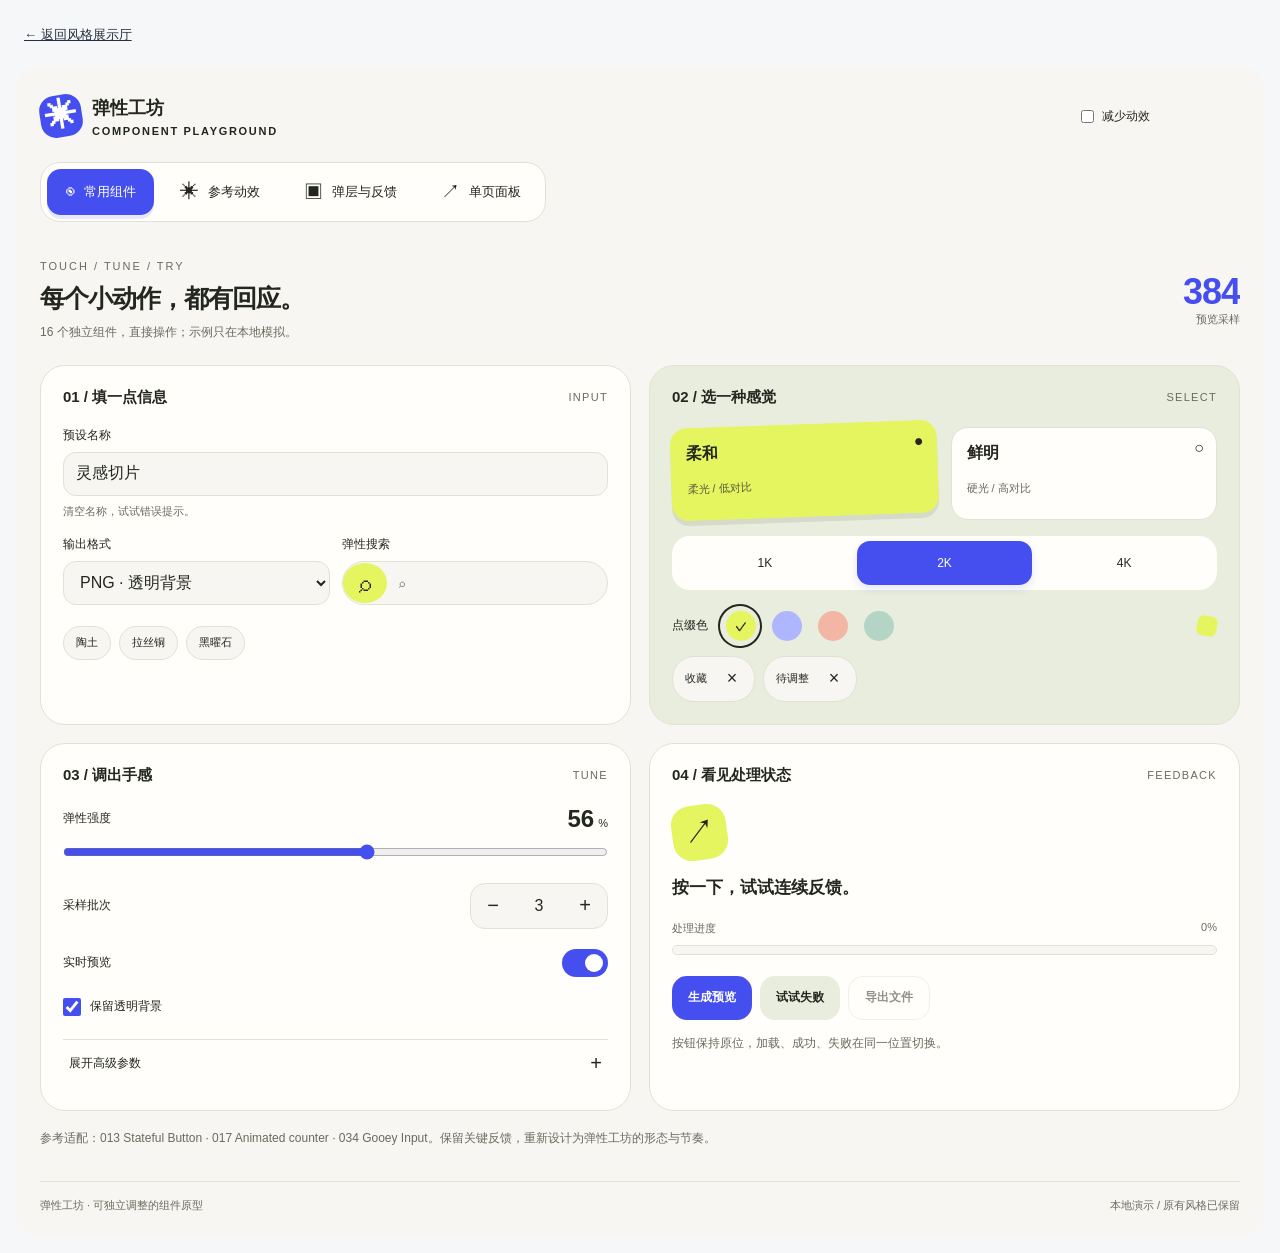
==== kinetic.html @ c83a9b0e "Publish generated previews for three UI styles" ====
<!doctype html><html lang="zh-CN"><head><meta charset="utf-8"><meta name="viewport" content="width=device-width,initial-scale=1"><title>弹性工坊 · ColdRain UI</title><link rel="stylesheet" href="base.css"><link rel="stylesheet" href="kinetic.css"></head><body><a class="back" target="_top" href="index.html#kinetic">← 返回风格展示厅</a><div id="kinetic-gallery-root"></div><script src="kinetic.js"></script></body></html>
---- base.css ----
:root{color-scheme:light dark}*{box-sizing:border-box}body{margin:0;padding:16px;background:light-dark(#f6f7f8,#171c23);color:light-dark(#253041,#e6edf3);font-family:Inter,"Segoe UI","Microsoft YaHei",sans-serif}button,input,select,textarea{font:inherit}button{cursor:pointer}canvas{max-width:100%}.back{display:inline-block;color:inherit;padding:10px 8px;margin-bottom:12px;font-size:13px}.cursor-interaction{cursor:pointer}:focus-visible{outline:2px solid light-dark(#187b83,#8cddd2);outline-offset:3px}a{color:inherit}@media(max-width:600px){body{padding:8px}}
---- kinetic.css ----
.kw{--kw-bg:light-dark(#f7f6f2,#252621);--kw-paper:light-dark(#fffefa,#30312b);--kw-ink:light-dark(#24271f,#f5f4e9);--kw-muted:light-dark(#686b60,#b9bcae);--kw-line:light-dark(#e1e2d6,#484b40);--kw-stage:light-dark(#e8eddd,#343d2b);--kw-yellow:#e5f560;--kw-blue:#454fef;--kw-spring:cubic-bezier(.22,1.5,.36,1);background:var(--kw-bg);color:var(--kw-ink);font-family:Inter,'Segoe UI','Microsoft YaHei',sans-serif;border-radius:24px;padding:24px;isolation:isolate;color-scheme:light dark}
.kw *{box-sizing:border-box}.kw button,.kw input{font:inherit}.kw button{color:inherit;border:0;background:none;min-height:40px;transition:transform .38s var(--kw-spring),background .2s,box-shadow .2s}.kw button:active:not(:disabled){transform:scale(.95)}.kw button:disabled{opacity:.5}.kw input{accent-color:var(--kw-blue)}.kw h1,.kw h2,.kw p{margin:0}.kw-header{display:flex;justify-content:space-between;align-items:center;gap:16px;margin-bottom:22px;padding-right:90px}.kw-brand{display:flex;align-items:center;gap:10px;font-size:18px;font-weight:700;white-space:nowrap}.kw-mark{display:grid;place-items:center;background:var(--kw-blue);color:white;width:42px;height:42px;border-radius:15px;transform:rotate(-9deg);font-size:32px}.kw-brand small{display:block;font-size:11px;letter-spacing:1.7px;margin-top:5px;font-weight:600}.kw-header-actions{display:flex;align-items:center;gap:18px;font-size:12px}.kw-header-actions>button{border:1px solid var(--kw-line);border-radius:30px;padding:0 15px;white-space:nowrap}.kw-motion{display:flex;align-items:center;gap:5px;white-space:nowrap;min-height:44px}.kw-body{display:grid;grid-template-columns:minmax(0,1.35fr) minmax(300px,1fr);gap:22px}.kw-stage{background:var(--kw-stage);border-radius:26px;position:relative;min-height:570px;overflow:hidden;display:flex;flex-direction:column;padding:24px}.kw-stage-top{display:flex;justify-content:space-between;align-items:center;gap:6px;position:relative;z-index:2}.kw-eyebrow{font-size:11px;letter-spacing:1.4px;font-weight:650}.kw-bookmark{font-size:11px!important;padding:0 10px!important;border-radius:20px;background:var(--kw-paper)!important}.kw-title{margin-top:22px;z-index:1;pointer-events:none}.kw-title h1{font-size:43px;line-height:1.15;font-weight:700;letter-spacing:-2px}.kw-title h1 span{display:inline-block;transform:rotate(-3deg);color:var(--kw-blue)}.kw-title p{font-size:12px;color:var(--kw-muted);margin-top:14px}.kw-orbit{height:255px;position:relative;margin-top:8px;display:grid;place-items:center;flex:1;min-height:250px}.kw-sphere{width:270px;height:270px;z-index:1;animation:kw-pop .7s var(--kw-spring)}.kw-sphere .material{width:100%;height:100%;display:block;transition:transform .65s var(--kw-spring),filter .5s}.kw-orbit.kw-zoom .material{transform:scale(1.18)}.kw-orbit.kw-texture .material{transform:scale(1.4);filter:contrast(1.2)}.kw-orbit.kw-texture.kw-zoom .material{transform:scale(1.6)}.kw-orbit-line{position:absolute;width:95%;height:46%;border:1px solid color-mix(in srgb,var(--kw-ink) 20%,transparent);border-radius:50%;transform:rotate(-23deg)}.kw-sticker{position:absolute;right:-3px;top:18px;background:var(--kw-yellow);color:#25271a;padding:14px 13px;transform:rotate(11deg);font-size:11px;line-height:1.35;font-weight:800;border-radius:50%;z-index:2}.kw-shadow{position:absolute;width:48%;height:18px;bottom:8px;background:#1f291c26;filter:blur(12px);border-radius:50%}.kw-material-caption{display:flex;align-items:center;justify-content:space-between;position:relative;z-index:2;margin:4px 0 19px}.kw-material-caption>span{animation:kw-caption .35s ease-out;font-size:11px;letter-spacing:2px;color:var(--kw-muted)}.kw-material-caption strong{display:block;font-size:19px;letter-spacing:0;margin-top:5px;color:var(--kw-ink)}.kw-material-caption button{border:1px solid var(--kw-line);border-radius:50%;width:42px;height:42px;background:var(--kw-paper);font-size:25px}.kw-dock{display:flex;align-items:center;gap:4px;align-self:center;padding:6px;background:var(--kw-paper);border-radius:22px;box-shadow:0 10px 24px #15220d12;position:relative;z-index:2}.kw-dock button{display:flex;gap:8px;align-items:center;padding:0 13px;border-radius:16px;font-size:12px;min-height:43px}.kw-dock button[aria-pressed=true]{background:var(--kw-blue);color:white}.kw-dock button:hover{transform:translateY(-4px)}.kw-dock button span{font-size:20px}.kw-dock-divider{height:22px;width:1px;background:var(--kw-line);margin:0 3px}.kw-sidebar{display:flex;flex-direction:column;gap:18px;min-width:0}.kw-section-heading{display:flex;align-items:center;justify-content:space-between;margin:4px 0 18px;gap:8px}.kw-section-heading h2{font-size:17px}.kw-section-heading>span{font-size:11px;letter-spacing:1px;color:var(--kw-muted)}.kw-cards{display:grid;grid-template-columns:repeat(3,minmax(0,1fr));gap:8px;padding:4px 0 10px}.kw-card{border:1px solid var(--kw-line)!important;border-radius:18px;padding:12px 8px 14px!important;background:var(--kw-paper)!important;text-align:left;position:relative;transform-origin:50% 85%}.kw-card[aria-pressed=true]{background:var(--kw-yellow)!important;color:#24271f!important;transform:translateY(-6px) rotate(-3deg);box-shadow:0 7px 0 color-mix(in srgb,var(--kw-ink) 12%,transparent);border-color:transparent!important}.kw-card:hover:not([aria-pressed=true]){transform:translateY(-5px) rotate(2deg)}.kw-card-top{font-size:11px;display:flex;justify-content:space-between;gap:4px}.kw-card .material{width:100%;display:block;margin:9px auto 3px;aspect-ratio:1}.kw-card strong{font-size:12px;display:block;text-align:center;white-space:nowrap}.kw-settings{background:var(--kw-paper);border-radius:22px;border:1px solid var(--kw-line)}.kw-settings-heading{width:100%;display:flex;justify-content:space-between;align-items:center;padding:18px 20px!important;font-size:15px!important;font-weight:600!important}.kw-settings-heading>span:last-child{background:var(--kw-bg);border-radius:50%;height:26px;width:26px;display:grid;place-items:center}.kw-settings-collapse{display:grid;grid-template-rows:0fr;transition:grid-template-rows .5s var(--kw-spring)}.kw-settings.is-open .kw-settings-collapse{grid-template-rows:1fr}.kw-settings-collapse>div{overflow:hidden}.kw-sliders{padding:0 20px 20px;animation:kw-caption .35s ease-out}.kw-sliders label{display:block;margin-bottom:18px}.kw-sliders label>span{display:flex;justify-content:space-between;align-items:center;font-size:12px}.kw-sliders output{font-size:24px;font-weight:650;font-variant-numeric:tabular-nums;letter-spacing:-1px}.kw-sliders output small{font-size:11px;margin-left:3px;letter-spacing:0}.kw-sliders input[type=range]{width:100%;height:24px;margin:7px 0 0}.kw-presets{display:flex;gap:6px}.kw-presets button{flex:1;background:var(--kw-bg);border-radius:11px;font-size:11px;min-height:34px}.kw-presets button[aria-pressed=true]{background:var(--kw-blue);color:white}.kw-output{margin-top:auto;padding:4px 0 0}.kw-output h2{font-size:21px;margin:7px 0 16px;letter-spacing:-.7px}.kw-output .kw-eyebrow{color:var(--kw-muted);font-size:11px}.kw-generate{background:var(--kw-blue)!important;color:white!important;border-radius:18px;display:flex;align-items:center;justify-content:space-between;width:100%;min-height:58px!important;padding:0 20px!important;position:relative;overflow:hidden;font-size:15px!important}.kw-generate>span{z-index:1}.kw-generate>span:last-of-type{font-size:28px}.kw-generate>i{background:#ffffff2b;position:absolute;left:0;top:0;height:100%;transition:width .18s linear}.kw-generate:hover{box-shadow:0 7px 0 #454fef33;transform:translateY(-3px)}.kw-result{font-size:11px;line-height:1.6;min-height:30px;margin-top:10px!important;color:var(--kw-muted);overflow-wrap:anywhere}.kw-footer{display:flex;justify-content:space-between;gap:12px;margin-top:20px;color:var(--kw-muted);font-size:11px}.kw-footer>span:first-child{display:flex;align-items:center;gap:7px}.kw-footer i{width:6px;height:6px;background:var(--kw-blue);border-radius:50%}
@keyframes kw-pop{0%{transform:translateY(18px) scale(.78) rotate(-9deg);opacity:.5}65%{transform:translateY(-8px) scale(1.035) rotate(2deg);opacity:1}100%{transform:none;opacity:1}}@keyframes kw-caption{from{opacity:0;transform:translateY(8px)}to{opacity:1;transform:none}}
.kw.kw-still *{animation:none!important;transition:none!important}.kw.kw-still button:hover{transform:none}.kw.kw-still .kw-card[aria-pressed=true]{transform:none}
@media(prefers-reduced-motion:reduce){.kw *{animation:none!important;transition:none!important}}
@media(max-width:760px){.kw{padding:16px}.kw-header{padding-right:0}.kw-body{grid-template-columns:minmax(0,1.1fr) minmax(270px,1fr);gap:14px}.kw-header-actions{gap:8px}.kw-stage{padding:18px}.kw-title h1{font-size:35px}.kw-sphere{width:230px;height:230px}.kw-stage-top{flex-wrap:wrap}.kw-sticker{right:-10px;top:8px}.kw-dock button{padding:0 9px}.kw-footer{font-size:11px}}
@media(max-width:620px){.kw-body{grid-template-columns:1fr}.kw-header{flex-wrap:wrap}.kw-header-actions{width:100%;justify-content:space-between}.kw-stage{min-height:520px}.kw-title{margin-top:16px}.kw-title h1{font-size:38px}.kw-orbit{min-height:250px;margin-top:8px}.kw-sticker{right:4px;top:20px}.kw-sphere{width:240px;height:240px}.kw-sidebar{gap:16px}.kw-cards{gap:12px}.kw-card .material{max-width:100px}.kw-output{padding-top:4px}.kw-footer{flex-wrap:wrap}.kw-stage-top .kw-eyebrow{font-size:11px}.kw-sliders input[type=range]{height:32px}}
@media(pointer:coarse){.kw button{min-height:44px}.kw-presets button{min-height:44px}.kw-motion{padding:4px 0}.kw input[type=range]{min-height:44px}}

.kw-orbit{overflow:hidden;border-radius:22px}.kw-card .material{max-width:120px}


.kw .kc-demo{padding:6px 0}.kw .kc-intro{display:flex;align-items:center;justify-content:space-between;gap:20px;margin:2px 0 22px}.kw .kc-intro>div>span{font-size:11px;letter-spacing:2px;color:var(--kw-muted)}.kw .kc-intro h2{font-size:25px;letter-spacing:-1px;margin:8px 0}.kw .kc-intro p,.kw .kc-note,.kw .kc-footnote{font-size:12px;line-height:1.65;color:var(--kw-muted)}.kw .kc-grid{display:grid;grid-template-columns:1fr 1fr;gap:18px}.kw .kc-panel{min-width:0;padding:22px;background:var(--kw-paper);border:1px solid var(--kw-line);border-radius:25px}.kw .kc-panel-tint{background:var(--kw-stage)}.kw .kc-panel-title{display:flex;align-items:center;justify-content:space-between;gap:10px;margin-bottom:20px}.kw .kc-panel-title h3{font-size:15px;margin:0}.kw .kc-panel-title>span{font-size:11px;letter-spacing:1.3px;color:var(--kw-muted)}.kw .kc-field{display:grid;gap:8px;font-size:12px;margin-bottom:16px;min-width:0}.kw .kc-field input,.kw .kc-field select{width:100%;min-width:0;background:var(--kw-bg);border:1px solid var(--kw-line);border-radius:13px;min-height:44px;padding:10px 12px;color:var(--kw-ink);font:inherit;transition:border-color .2s,box-shadow .2s}.kw .kc-field input:focus,.kw .kc-field select:focus{outline:2px solid var(--kw-blue);outline-offset:2px}.kw .kc-field small{font-size:11px;color:var(--kw-muted);min-height:16px}.kw .kc-invalid input{border-color:#c65c43;animation:kc-shake .32s ease-out}.kw .kc-invalid small{color:light-dark(#9a3b28,#ffbba9)}.kw .kc-split{display:grid;grid-template-columns:1fr 1fr;gap:12px}.kw .kc-search-area{font-size:12px;min-width:0}.kw .kc-search-area>span{display:block;margin-bottom:8px}.kw .kc-search{display:flex;align-items:center;position:relative;isolation:isolate;min-height:44px;border-radius:25px;background:var(--kw-bg);border:1px solid var(--kw-line);max-width:100%;transition:border-radius .5s var(--kw-spring),background .3s}.kw .kc-search button{width:44px;flex-shrink:0;border-radius:50%;font-size:24px;background:var(--kw-yellow);color:#24271f;z-index:1}.kw .kc-search input{width:100%;min-width:0;padding:11px 6px;background:transparent;border:0;border-radius:22px;color:var(--kw-ink);font-size:12px;opacity:0;transition:opacity .2s,transform .4s var(--kw-spring);transform:translateX(-12px)}.kw .kc-search input:focus{outline:2px solid var(--kw-blue);outline-offset:-2px}.kw .kc-search.is-open{border-radius:14px}.kw .kc-search.is-open input{opacity:1;transform:none}.kw .kc-search>span{position:absolute;left:56px;pointer-events:none;color:var(--kw-muted)}.kw .kc-search.is-open>span{display:none}.kw .kc-results,.kw .kc-tags{display:flex;flex-wrap:wrap;gap:8px;min-height:44px;align-items:center}.kw .kc-tag{display:inline-flex;align-items:center;gap:3px;padding:0 12px;border-radius:22px;min-height:34px;background:var(--kw-bg);font-size:11px;border:1px solid var(--kw-line);animation:kc-in .4s var(--kw-spring)}.kw .kc-tag:has(button){padding-right:0}.kw .kc-tag button{width:44px;min-height:44px;border-radius:50%;font-size:18px}.kw .kc-choice-row{display:grid;grid-template-columns:1fr 1fr;gap:12px;margin-bottom:16px}.kw button.kc-choice{position:relative;display:grid;text-align:left;border:1px solid var(--kw-line);border-radius:17px;background:var(--kw-paper);padding:15px;min-height:93px;transform-origin:50% 85%}.kw .kc-choice>span{position:absolute;right:12px;top:11px}.kw .kc-choice strong{font-size:16px}.kw .kc-choice small{margin-top:9px;font-size:11px;color:var(--kw-muted)}.kw .kc-choice[aria-pressed=true]{background:var(--kw-yellow);color:#24271f;border-color:transparent;transform:translateY(-3px) rotate(-2deg);box-shadow:0 5px 0 #24271f18}.kw .kc-choice[aria-pressed=true] small{color:#555b3d}.kw .kc-choice:hover:not([aria-pressed=true]){transform:translateY(-3px) rotate(1deg)}.kw .kc-segment{display:flex;padding:5px;gap:4px;border-radius:18px;background:var(--kw-paper);margin-bottom:14px}.kw .kc-segment button{flex:1;min-width:0;border-radius:13px;font-size:12px;min-height:44px;position:relative}.kw .kc-segment button[aria-pressed=true]{background:var(--kw-blue);color:white;animation:kc-select .4s var(--kw-spring);box-shadow:0 4px 8px #454fef24}.kw .kc-color-row{display:flex;align-items:center;gap:10px;font-size:12px;flex-wrap:wrap;margin-bottom:8px}.kw .kc-swatches{display:flex;gap:2px}.kw .kc-swatches button{display:grid;place-items:center;width:44px;height:44px;border-radius:50%;border:2px solid transparent}.kw .kc-swatches button[aria-pressed=true]{border-color:var(--kw-ink);transform:rotate(-9deg)}.kw .kc-swatches button>span{display:grid;place-items:center;width:30px;height:30px;border-radius:50%;background:var(--kc-swatch);color:#24271f;font-weight:700}.kw .kc-color-sample{width:20px;height:20px;border-radius:6px;margin-left:auto;transition:background .25s,transform .45s var(--kw-spring);transform:rotate(12deg)}.kw .kc-slider{display:block;margin-bottom:16px;font-size:12px}.kw .kc-slider>span{display:flex;align-items:center;justify-content:space-between}.kw .kc-slider output{font-size:24px;font-weight:700;font-variant-numeric:tabular-nums}.kw .kc-slider output small{font-size:11px;margin-left:4px;font-weight:400}.kw .kc-slider input{display:block;width:100%;height:30px;margin:4px 0 0;accent-color:var(--kw-blue)}.kw .kc-stepper{display:flex;align-items:center;justify-content:space-between;gap:12px;font-size:12px;margin-bottom:12px}.kw .kc-stepper>div{display:flex;border:1px solid var(--kw-line);border-radius:15px;background:var(--kw-bg);overflow:hidden}.kw .kc-stepper button{width:44px;min-height:44px;font-size:20px}.kw .kc-stepper input{width:48px;border:0;background:transparent;color:var(--kw-ink);text-align:center;font:inherit;appearance:textfield}.kw .kc-stepper input::-webkit-inner-spin-button{appearance:none}.kw .kc-toggle{display:flex;align-items:center;justify-content:space-between;gap:12px;position:relative;min-height:44px;font-size:12px}.kw .kc-toggle input{appearance:none;width:46px;height:28px;background:var(--kw-line);border-radius:20px;margin:0;transition:background .2s}.kw .kc-toggle input:checked{background:var(--kw-blue)}.kw .kc-toggle i{position:absolute;right:23px;width:18px;height:18px;background:white;border-radius:50%;pointer-events:none;transition:transform .4s var(--kw-spring)}.kw .kc-toggle input:checked+i{transform:translateX(18px)}.kw .kc-toggle input:disabled,.kw .kc-check:has(:disabled){opacity:.5}.kw .kc-check{display:flex;align-items:center;gap:9px;min-height:44px;font-size:12px;cursor:pointer}.kw .kc-check input{width:18px;height:18px;margin:0}.kw .kc-accordion{margin-top:10px;border-top:1px solid var(--kw-line)}.kw .kc-accordion>button{display:flex;justify-content:space-between;align-items:center;min-height:48px;width:100%;font-size:12px;text-align:left}.kw .kc-accordion>button span{font-size:20px;transition:transform .4s var(--kw-spring)}.kw .kc-accordion.is-open>button span{transform:rotate(45deg)}.kw .kc-accordion-grid{display:grid;grid-template-rows:0fr;transition:grid-template-rows .45s var(--kw-spring)}.kw .kc-accordion.is-open .kc-accordion-grid{grid-template-rows:1fr}.kw .kc-accordion-grid>div{overflow:hidden}.kw .kc-accordion-content{padding:8px 0 4px}.kw button.kc-button{min-height:44px;border-radius:15px;padding:0 16px;font-size:12px;font-weight:600}.kw button.kc-primary{background:var(--kw-blue);color:white}.kw button.kc-soft{background:var(--kw-stage)}.kw button.kc-plain{border:1px solid var(--kw-line)}.kw .kc-button-content{display:flex;align-items:center;justify-content:center;gap:8px;animation:kc-in .32s var(--kw-spring)}.kw .kc-button:not(:disabled):hover{transform:translateY(-3px);box-shadow:0 5px 0 #454fef1f}.kw button.kc-state-success{background:#dff1b5;color:#284321}.kw button.kc-state-error{background:#f7d7cf;color:#773e31}.kw .kc-spinner{width:13px;height:13px;border:2px solid #ffffff60;border-top-color:white;border-radius:50%;animation:kc-spin .7s linear infinite}.kw .kc-task-panel{position:relative;overflow:hidden}.kw .kc-task-sticker{margin:0 0 16px;width:55px;height:55px;display:grid;place-items:center;font-size:32px;border-radius:19px;background:var(--kw-yellow);color:#24271f;transform:rotate(-8deg)}.kw .kc-task-panel h4{font-size:17px;margin:0 0 22px}.kw .kc-progress{margin:0 0 21px;font-size:11px}.kw .kc-progress>div:first-child{display:flex;justify-content:space-between;gap:10px;margin-bottom:9px;color:var(--kw-muted)}.kw .kc-progress [role=progressbar]{height:10px;background:var(--kw-bg);border:1px solid var(--kw-line);border-radius:10px;overflow:hidden}.kw .kc-progress i{display:block;height:100%;border-radius:8px;background:var(--kw-blue);transition:width .2s linear}.kw .kc-progress.is-error i{background:#be6650}.kw .kc-actions{display:flex;flex-wrap:wrap;gap:8px;margin-bottom:14px}.kw .kc-counter{display:grid;justify-items:end;flex-shrink:0}.kw .kc-counter>span{font-size:36px;font-weight:700;letter-spacing:-2px;font-variant-numeric:tabular-nums;animation:kc-count .38s var(--kw-spring);color:var(--kw-blue)}.kw .kc-counter small{font-size:11px;color:var(--kw-muted)}.kw .kc-empty{display:grid;justify-items:center;gap:8px;padding:14px;width:100%;font-size:12px}.kw .kc-empty>span{font-size:30px;color:var(--kw-blue)}.kw .kc-empty p{color:var(--kw-muted);font-size:11px;text-align:center}.kw .kc-footnote{margin-top:18px}.kw :where(.kc-demo button,.kc-demo input,.kc-demo select):focus-visible{outline:2px solid var(--kw-blue);outline-offset:3px}.kw .kc-demo button:disabled{cursor:not-allowed}.kw .kc-demo input:disabled,.kw .kc-demo select:disabled{opacity:.5;cursor:not-allowed}
@keyframes kc-in{from{transform:translateY(7px) scale(.94);opacity:0}to{transform:none;opacity:1}}@keyframes kc-select{0%{transform:scale(.92)}65%{transform:scale(1.05)}100%{transform:none}}@keyframes kc-count{from{transform:translateY(10px);opacity:.3}to{transform:none;opacity:1}}@keyframes kc-shake{0%,100%{transform:translateX(0)}30%{transform:translateX(-3px)}70%{transform:translateX(3px)}}@keyframes kc-spin{to{transform:rotate(360deg)}}
.kw.kw-still .kc-demo *{animation:none!important;transition:none!important}.kw.kw-still .kc-choice[aria-pressed=true],.kw.kw-still .kc-swatches button[aria-pressed=true]{transform:none}
@media(prefers-reduced-motion:reduce){.kw .kc-demo *{animation:none!important;transition:none!important}.kw .kc-choice[aria-pressed=true],.kw .kc-swatches button[aria-pressed=true]{transform:none}}
@media(max-width:700px){.kw .kc-grid{grid-template-columns:1fr}.kw .kc-intro h2{font-size:22px}.kw .kc-panel{padding:18px}.kw .kc-intro{align-items:flex-start}.kw .kc-counter>span{font-size:30px}}
@media(max-width:390px){.kw .kc-split{grid-template-columns:1fr}.kw .kc-intro{flex-wrap:wrap}.kw .kc-counter{justify-items:start}.kw .kc-color-row{gap:5px}}
@media(pointer:coarse){.kw .kc-slider input{height:44px}.kw .kc-demo button{min-height:44px}}
.kw .kc-counter>.kc-digits{display:flex;animation:none;letter-spacing:-1px}.kw .kc-digit{display:block;height:1.1em;overflow:hidden;font-style:normal}.kw .kc-digit b,.kw .kc-digit em{display:block;font-style:normal;font-weight:inherit;line-height:1.1em;height:1.1em}.kw .kc-digit.is-rolling b{height:2.2em;transform:translateY(-50%);animation:kc-roll-up .45s var(--kw-spring)}.kw .kc-digit.is-rolling.is-down b{transform:translateY(0);animation:kc-roll-down .45s var(--kw-spring)}@keyframes kc-roll-up{from{transform:translateY(0)}to{transform:translateY(-50%)}}@keyframes kc-roll-down{from{transform:translateY(-50%)}to{transform:translateY(0)}}

.kw .kc-field input,.kw .kc-field select,.kw .kc-search input,.kw .kc-stepper input{font-size:16px}


.kw .km-intro{padding:10px 0 26px}.kw .km-intro h2{font-size:30px;letter-spacing:-1px;margin:10px 0}.kw .km-intro p,.kw .km-example header p{font-size:12px;line-height:1.7;color:var(--kw-muted)}.kw .km-kicker,.kw .km-example header>small{font-size:11px;letter-spacing:1.4px;color:var(--kw-muted)}.kw .km-examples{display:grid;grid-template-columns:repeat(2,minmax(0,1fr));gap:18px}.kw .km-example{min-width:0;border:1px solid var(--kw-line);border-radius:24px;background:var(--kw-paper);padding:20px;overflow:hidden}.kw .km-example h3{font-size:17px;margin:8px 0}.kw .km-example footer{font-size:11px;color:var(--kw-muted);line-height:1.5;border-top:1px solid var(--kw-line);padding-top:12px;margin-top:12px}.kw .km-playground{min-height:265px;display:grid;align-items:center;padding:14px 0}.kw .km-playground>div{min-width:0}.kw .km-note{font-size:11px;color:var(--kw-muted);line-height:1.6;margin:12px 0 0}.kw .km-action{background:var(--kw-bg);border-radius:12px;padding:8px 14px;font-size:12px;margin-top:12px}.kw .km-demo button:focus-visible{outline:3px solid var(--kw-blue);outline-offset:4px}.kw .km-nav{display:flex;gap:0;align-items:center;background:var(--kw-stage);border-radius:20px;padding:5px;margin:35px 0 20px}.kw .km-nav button{flex:1;min-width:0;border-radius:17px;padding:10px 4px;display:flex;gap:8px;justify-content:center;align-items:center;font-size:12px;transition:transform .55s var(--kw-spring),margin .55s var(--kw-spring),background .2s}.kw .km-nav button span{font-size:20px}.kw .km-nav button[aria-pressed=true]{background:var(--kw-blue);color:white;transform:translateY(-17px) rotate(-3deg);margin:0 8px;box-shadow:0 8px 0 #454fef1c}.kw .km-reveal{height:205px;border-radius:18px;overflow:hidden;position:relative;background:var(--kw-stage)}.kw .km-reveal-art{position:absolute;inset:0;background:#e5f560;color:#262c22;padding:22px}.kw .km-reveal-art i{position:absolute;width:150px;height:150px;background:#454fef;border-radius:45px;right:-20px;bottom:-24px;transform:rotate(24deg);box-shadow:-48px -20px 0 #b2c0e8}.kw .km-reveal-art b{position:relative;font-size:27px;line-height:1;letter-spacing:-1px}.kw .km-grid-cells{position:absolute;inset:0;display:grid;gap:3px;transition:opacity .5s}.kw .km-grid-cells span{background:color-mix(in srgb,var(--kw-stage) 94%,var(--kw-blue));border:1px solid var(--kw-paper);animation:km-cell .45s ease both}.kw .km-reveal-1 .km-grid-cells span{background:color-mix(in srgb,var(--kw-stage) 78%,transparent)}.kw .km-reveal-2 .km-grid-cells span{background:color-mix(in srgb,var(--kw-stage) 48%,transparent)}.kw .km-reveal-3 .km-grid-cells{opacity:0}.kw .km-progress-pill{position:absolute;bottom:12px;left:12px;padding:6px 10px;border-radius:20px;background:var(--kw-paper);font-size:11px}.kw .km-perspective{perspective:700px;padding:10px}.kw .km-tilt{display:flex;flex-direction:column;gap:12px;text-align:left;width:100%;min-height:225px;background:var(--kw-stage);border:1px solid var(--kw-line);border-radius:24px;padding:24px;transform-style:preserve-3d;transform:rotateX(var(--km-rx)) rotateY(var(--km-ry));transition:transform .18s ease-out;position:relative}.kw .km-tilt small{font-size:11px;letter-spacing:1.4px;transform:translateZ(15px)}.kw .km-tilt strong{font-size:24px;line-height:1.25;transform:translateZ(30px);margin-top:14px}.kw .km-tilt>span:last-child{font-size:11px;transform:translateZ(20px)}.kw .km-tilt .km-tilt-shape{position:absolute;right:22px;top:30px;color:var(--kw-blue);font-size:85px;transform:translateZ(55px)}.kw .km-magnetic-zone{text-align:center;min-height:230px;display:flex;flex-direction:column;justify-content:center;align-items:center}.kw .km-magnetic{background:var(--kw-blue);color:white;border-radius:25px;padding:18px 24px;display:flex;align-items:center;gap:16px;transform:translate(var(--km-x),var(--km-y));transition:transform .55s var(--kw-spring);box-shadow:0 9px 0 #454fef20}.kw .km-magnetic>span{font-size:30px;transform:translate(calc(var(--km-x)*-.3),calc(var(--km-y)*-.3));transition:transform .4s}.kw .km-magnetic-zone>.km-note{margin-top:30px}.kw .km-stack{height:220px;position:relative;max-width:330px;width:100%;margin:20px auto 10px}.kw .km-stack-front,.kw .km-stack-back{position:absolute;inset:10px 15px 10px;border-radius:23px}.kw .km-stack-back-one{background:var(--kw-stage);transform:rotate(-9deg);border:1px solid var(--kw-line)}.kw .km-stack-back-two{background:#b9c4eb;transform:rotate(7deg)}.kw .km-stack-front{display:flex;flex-direction:column;align-items:flex-start;justify-content:space-between;padding:18px 22px;touch-action:pan-y;user-select:none;transition:transform .5s var(--kw-spring),background .3s;cursor:grab;box-shadow:0 10px 20px #1f201210}.kw .km-stack-front.is-dragging{transition:none;cursor:grabbing}.kw .km-stack-tone-0{background:#e5f560;color:#282b20}.kw .km-stack-tone-1{background:#454fef;color:white}.kw .km-stack-tone-2{background:#edb095;color:#38291d}.kw .km-stack-front>span{align-self:center;font-size:62px;line-height:1}.kw .km-stack-front strong{font-size:20px}.kw .km-stack-front small{font-size:11px}.kw .km-stack-controls{display:flex;align-items:center;justify-content:space-between;gap:10px}.kw .km-task{text-align:center}.kw .km-task-orb{width:62px;height:62px;border-radius:21px;display:grid;place-items:center;background:var(--kw-stage);font-size:40px;margin:5px auto 16px;color:var(--kw-blue);transition:background .35s,border-radius .5s var(--kw-spring),transform .5s var(--kw-spring)}.kw .km-task-phase-0{transform:rotate(-12deg);border-radius:50%}.kw .km-task-phase-1{transform:rotate(90deg);background:var(--kw-yellow);border-radius:14px}.kw .km-task-phase-2{transform:rotate(180deg);background:#b9c4eb;border-radius:30px 10px}.kw .km-task-phase-3{background:var(--kw-yellow);animation:km-success .5s var(--kw-spring)}.kw .km-task-phase-4{background:#f1b7ab;color:#641f18}.kw .km-task strong{font-size:16px}.kw .km-task-button{display:flex;justify-content:space-between;gap:20px;align-items:center;background:var(--kw-blue);color:white;width:100%;padding:12px 18px;border-radius:16px;margin-top:16px;font-size:13px}.kw .km-task-button.is-busy{border-radius:30px;background:var(--kw-stage);color:var(--kw-ink)}.kw .km-check{display:flex;align-items:center;justify-content:center;gap:6px;margin-top:12px;font-size:11px;min-height:30px}.kw .km-focus-grid{display:grid;grid-template-columns:repeat(3,minmax(0,1fr));gap:8px}.kw .km-focus-card{min-height:190px;display:flex;flex-direction:column;align-items:center;justify-content:center;gap:15px;border-radius:22px;transition:transform .45s var(--kw-spring),filter .35s,opacity .35s}.kw .km-focus-card>span{font-size:45px}.kw .km-focus-card strong{font-size:14px}.kw .km-focus-card small{font-size:11px}.kw .km-focus-0{background:var(--kw-yellow);color:#282b20}.kw .km-focus-1{background:#454fef;color:white}.kw .km-focus-2{background:var(--kw-stage)}.kw .km-focus-grid.has-focus .km-focus-card:not(.is-focused){filter:blur(1px);opacity:.65;transform:scale(.93)}.kw .km-focus-card.is-focused{transform:translateY(-7px) rotate(-2deg)}
@keyframes km-cell{from{transform:scale(.7);opacity:.25}to{transform:scale(1);opacity:1}}@keyframes km-success{from{transform:scale(.65) rotate(-18deg)}to{transform:scale(1)}}
.kw.kw-still .km-tilt,.kw.kw-still .km-magnetic,.kw.kw-still .km-magnetic>span{transform:none!important}.kw.kw-still .km-focus-card{filter:none!important}
@media(prefers-reduced-motion:reduce){.kw .km-tilt,.kw .km-magnetic,.kw .km-magnetic>span{transform:none!important}.kw .km-focus-card{filter:none!important}.kw .km-nav button[aria-pressed=true]{transform:none!important}}
@media(max-width:650px){.kw .km-examples{grid-template-columns:1fr}.kw .km-example{padding:16px}.kw .km-intro h2{font-size:25px}.kw .km-focus-card{min-height:175px}.kw .km-nav button{gap:5px}.kw .km-stack{width:calc(100% - 16px);margin:20px auto 10px}}
@media(pointer:coarse){.kw .km-demo button,.kw .km-check{min-height:44px}.kw .km-stack-front{min-height:190px}}
.kw .km-counter{text-align:center}.kw .km-counter-digits{display:flex;justify-content:center;gap:8px;margin:22px 0 15px}.kw .km-counter-digits>span{width:68px;height:85px;overflow:hidden;border-radius:18px;background:var(--kw-stage);display:grid;place-items:center}.kw .km-counter-digits b{display:block;font-size:62px;font-variant-numeric:tabular-nums;line-height:1.2;animation:km-digit .45s var(--kw-spring)}.kw .km-counter-digits.is-down b{animation-name:km-digit-down}.kw .km-counter-controls{display:flex;justify-content:center;gap:8px}@keyframes km-digit{from{transform:translateY(100%);opacity:.3}to{transform:none;opacity:1}}@keyframes km-digit-down{from{transform:translateY(-100%);opacity:.3}to{transform:none;opacity:1}}


.kw.kw-still .km-nav button[aria-pressed=true]{transform:none!important}

.kw .ko-grid{display:grid;grid-template-columns:repeat(2,minmax(0,1fr));gap:20px}.kw .ko-demo-card{border:1px solid var(--kw-line);background:var(--kw-paper);border-radius:24px;padding:24px;min-width:0}.kw .ko-demo-card h2{font-size:24px;letter-spacing:-1px;margin:14px 0 10px}.kw .ko-demo-card>p{font-size:13px;color:var(--kw-muted);line-height:1.7}.kw .ko-actions{display:flex;flex-wrap:wrap;gap:10px;align-items:center}.kw .ko-button{min-height:44px;padding:10px 16px;background:var(--kw-bg);border:1px solid var(--kw-line);border-radius:14px;font-size:13px;white-space:normal}.kw .ko-primary{background:var(--kw-blue);color:#fff;border-color:transparent}.kw .ko-button:hover{transform:translateY(-3px);box-shadow:0 5px 0 color-mix(in srgb,var(--kw-ink) 10%,transparent)}.kw .ko-preview-tag{display:grid;grid-template-columns:48px 1fr;align-items:center;gap:5px 12px;background:var(--kw-stage);padding:20px;border-radius:18px;margin:24px 0}.kw .ko-preview-tag>span{grid-row:span 2;font-size:36px;color:var(--kw-blue)}.kw .ko-preview-tag b{font-size:16px;overflow-wrap:anywhere}.kw .ko-preview-tag small{font-size:12px;color:var(--kw-muted)}.kw .ko-toast-slot{min-height:96px;padding-top:20px}.kw .ko-toast{display:flex;flex-wrap:wrap;align-items:center;gap:10px;background:var(--kw-yellow);color:#24271f;border-radius:16px;padding:12px;box-shadow:0 5px 0 #24271f16;animation:ko-toast-in .55s var(--kw-spring);font-size:13px}.kw .ko-toast-check{width:26px;height:26px;border-radius:50%;display:grid;place-items:center;background:#24271f;color:var(--kw-yellow)}.kw .ko-toast>span[role]{flex:1;min-width:100px}.kw .ko-toast button{border-radius:9px;min-height:40px;padding:0 8px;background:#24271f0d}.kw .ko-dropdown{position:relative}.kw .ko-menu{position:absolute;z-index:5;top:calc(100% + 8px);right:0;min-width:210px;max-width:calc(100vw - 64px);padding:6px;background:var(--kw-paper);border:1px solid var(--kw-line);border-radius:18px;box-shadow:0 16px 40px #0002;animation:ko-menu-in .3s var(--kw-spring);transform-origin:85% 0}.kw .ko-menu button{width:100%;display:flex;align-items:center;justify-content:space-between;gap:16px;text-align:left;min-height:44px;padding:10px;border-radius:12px;font-size:13px}.kw .ko-menu button:hover:not(:disabled),.kw .ko-menu button:focus-visible{background:var(--kw-stage)}.kw .ko-menu small{font-size:11px;color:var(--kw-muted)}.kw .ko-command-preview{display:flex;align-items:center;justify-content:space-between;gap:14px;padding:23px 20px;background:var(--kw-bg);border:1px solid var(--kw-line);border-radius:18px;margin:24px 0;color:var(--kw-muted)}.kw .ko-command-preview>span{font-size:24px}.kw .ko-command-preview b{font-size:14px;flex:1}.kw .ko-selection{margin-top:20px;min-height:40px;overflow-wrap:anywhere}.kw .ko-reference{display:flex;flex-wrap:wrap;gap:8px;font-size:11px;color:var(--kw-muted);margin-top:16px}.kw .ko-reference a{color:var(--kw-muted);text-underline-offset:3px}.kw .ko-dialog{color:var(--kw-ink);background:var(--kw-paper);border:1px solid var(--kw-line);padding:0;border-radius:26px;width:min(490px,calc(100% - 32px));max-height:calc(100% - 32px);box-shadow:0 25px 100px #0003;font-family:inherit;overflow:auto}.kw .ko-dialog[open]{animation:ko-dialog-in .45s var(--kw-spring)}.kw .ko-dialog::backdrop{background:#151b285c;backdrop-filter:blur(5px)}.kw .ko-dialog>header{display:flex;align-items:center;justify-content:space-between;padding:18px 22px 0;gap:10px}.kw .ko-dialog>header h2{font-size:20px;letter-spacing:-.5px;margin:0}.kw .ko-close{width:44px;min-height:44px;background:var(--kw-bg);border-radius:50%;font-size:26px;flex-shrink:0}.kw .ko-dialog-body{padding:22px}.kw .ko-dialog>footer{display:flex;gap:10px;justify-content:flex-end;padding:0 22px 22px}.kw .ko-dialog.ko-exit{animation:ko-dialog-out .18s ease-in both;pointer-events:none}.kw .ko-field{display:block;font-size:13px;font-weight:600}.kw .ko-field input,.kw .ko-search,.kw .ko-drawer-details input{display:block;box-sizing:border-box;width:100%;min-height:46px;border:1px solid var(--kw-line);background:var(--kw-bg);color:var(--kw-ink);border-radius:12px;padding:10px 12px;font:inherit;font-size:16px;margin-top:10px}.kw .ko-field input[aria-invalid=true]{border-color:#bd3b36}.kw .ko-note{font-size:12px;color:var(--kw-muted);line-height:1.6;margin-top:16px}.kw .ko-error{color:light-dark(#a72e27,#ff9d91);font-size:13px;margin-top:10px}.kw .ko-search{margin:0}.kw .ko-command-list{display:grid;gap:5px;margin-top:16px}.kw .ko-command-list button{display:flex;align-items:center;justify-content:space-between;gap:10px;min-height:46px;padding:12px;border-radius:12px;font-size:14px;text-align:left}.kw .ko-command-list button:focus-visible,.kw .ko-command-list button:hover:not(:disabled){background:var(--kw-stage)}.kw .ko-command-list small{font-size:11px;white-space:nowrap;color:var(--kw-muted)}.kw .ko-keyhint{font-size:11px;color:var(--kw-muted);padding-top:18px;border-top:1px solid var(--kw-line);margin-top:16px}.kw .ko-back{font-size:12px;color:var(--kw-muted);padding:0 0 10px}.kw .ko-empty{padding:24px 10px;font-size:13px;color:var(--kw-muted)}.kw .ko-drawer{margin-bottom:16px}.kw .ko-drawer[open]{animation:ko-drawer-in .5s var(--kw-spring)}.kw .ko-drag-handle{width:100%;display:flex;align-items:center;flex-direction:column;gap:8px;touch-action:none;cursor:ns-resize;min-height:48px;color:var(--kw-muted);font-size:11px}.kw .ko-drag-handle i{height:5px;width:44px;border-radius:6px;background:var(--kw-line)}.kw .ko-drawer-summary{display:flex;flex-direction:column;gap:8px;background:var(--kw-stage);padding:18px;border-radius:16px;margin:10px 0 16px}.kw .ko-drawer-summary b{font-size:16px}.kw .ko-drawer-summary span{font-size:12px;color:var(--kw-muted)}.kw .ko-snap-content{display:grid;grid-template-rows:0fr;transition:grid-template-rows .45s var(--kw-spring)}.kw .ko-snap-content.is-expanded{grid-template-rows:1fr}.kw .ko-snap-content>div{overflow:hidden}.kw .ko-drawer-details{padding-bottom:20px}.kw .ko-drawer-details p{display:flex;justify-content:space-between;gap:8px;padding:12px 0;border-bottom:1px solid var(--kw-line);font-size:13px}.kw .ko-drawer-details b{font-weight:500;color:var(--kw-muted)}.kw .ko-drawer-details label{display:block;font-size:13px;margin-top:16px}.kw .ko-drawer>.ko-dialog-body>.ko-primary{width:100%}@keyframes ko-dialog-in{from{opacity:0;transform:translateY(24px) scale(.9)}to{opacity:1;transform:none}}@keyframes ko-dialog-out{to{opacity:0;transform:translateY(14px) scale(.96)}}@keyframes ko-drawer-in{from{opacity:0;transform:translateY(90px)}to{opacity:1;transform:none}}@keyframes ko-toast-in{from{opacity:0;transform:translateY(16px) scale(.93)}to{opacity:1;transform:none}}@keyframes ko-menu-in{from{opacity:0;transform:scale(.9) rotate(-3deg)}to{opacity:1;transform:none}}
@media(max-width:700px){.kw .ko-grid{grid-template-columns:1fr}.kw .ko-demo-card{padding:20px}.kw .ko-demo-card h2{font-size:22px}.kw .ko-menu{left:0;right:auto}}@media(pointer:coarse){.kw .ko-toast button{min-height:44px;min-width:44px}}@media(prefers-reduced-motion:reduce){.kw .ko-dialog,.kw .ko-toast,.kw .ko-menu,.kw .ko-snap-content{animation:none!important;transition:none!important}}

.kg .kg-header{display:flex;justify-content:space-between;align-items:center;gap:16px;padding:4px 90px 24px 0}.kg .kg-header .kw-motion{font-size:12px}.kg .kg-nav{display:flex;flex-wrap:wrap;gap:8px;padding:6px;background:var(--kw-paper);border:1px solid var(--kw-line);border-radius:20px;margin-bottom:26px;width:fit-content}.kg .kg-nav>button{display:flex;align-items:center;gap:9px;min-height:44px;padding:10px 18px;border-radius:14px;font-size:13px}.kg .kg-nav>button[aria-pressed=true]{background:var(--kw-blue);color:white;box-shadow:0 4px 0 #454fef20}.kg .kg-nav>button>span{font-size:19px}.kg .kg-content{animation:kg-page-in .3s ease-out}.kg .kg-kicker{font-size:11px;letter-spacing:1.4px;color:var(--kw-muted)}.kg .kg-footer{display:flex;flex-wrap:wrap;justify-content:space-between;gap:12px;font-size:11px;color:var(--kw-muted);border-top:1px solid var(--kw-line);margin-top:26px;padding-top:16px}.kg .kg-single>.kw{padding:0;border-radius:0}.kg .kg-single .kw-brand,.kg .kg-single .kw-motion,.kg .kg-single .kw-footer{display:none}.kg .kg-single .kw-header{padding:0;justify-content:flex-end;margin-bottom:14px}.kg .kg-single .kw-header-actions{width:auto}.kg .kg-single .kw-header-actions>button{min-height:44px}.kg .kg-single .kw-body{gap:22px}@keyframes kg-page-in{from{opacity:.5;transform:translateY(6px)}to{opacity:1;transform:none}}@media(max-width:650px){.kg .kg-header{padding-right:0;flex-wrap:wrap}.kg .kg-nav{display:grid;grid-template-columns:1fr 1fr;width:100%;gap:6px}.kg .kg-nav>button{padding:10px;justify-content:center;font-size:12px}.kg .kg-header .kw-brand{font-size:16px}.kg .kg-header .kw-brand small{font-size:10px}.kg .kg-single .kw-body{gap:18px}}
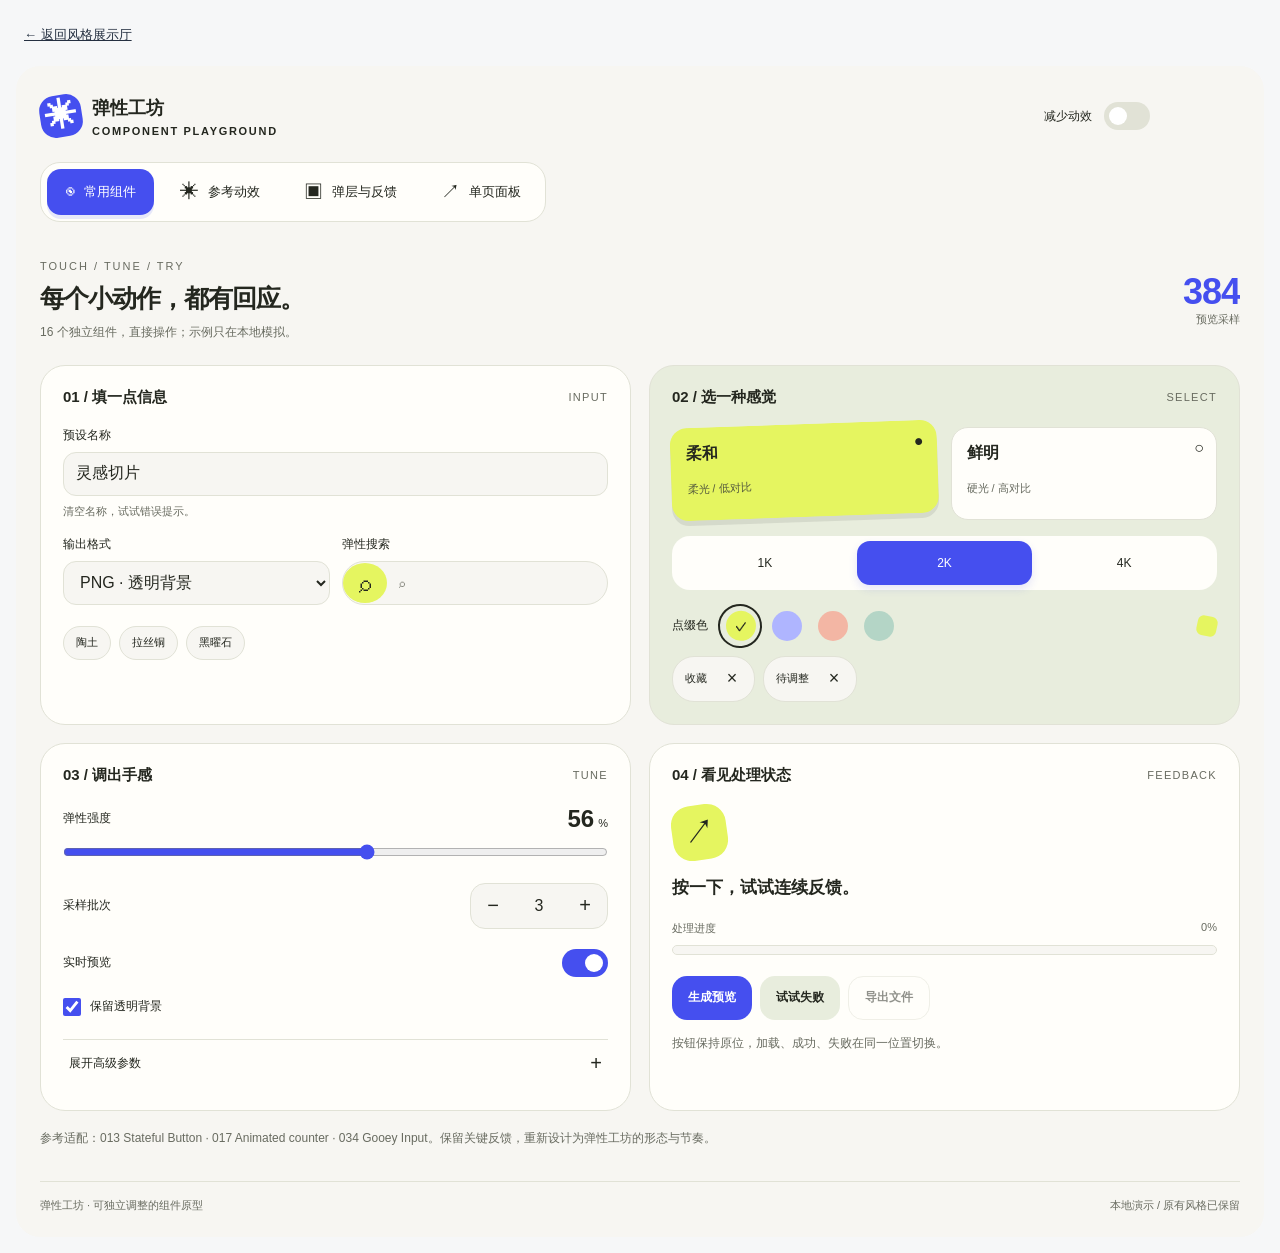
==== commit 51470154: "Update generated showcase from 115aebd9411ea36eb1ef5beafe4f13b9bad38ccf" ====
--- a/kinetic.html
+++ b/kinetic.html
@@ -1 +1 @@
-<!doctype html><html lang="zh-CN"><head><meta charset="utf-8"><meta name="viewport" content="width=device-width,initial-scale=1"><title>弹性工坊 · ColdRain UI</title><link rel="stylesheet" href="base.css"><link rel="stylesheet" href="kinetic.css"></head><body><a class="back" target="_top" href="index.html#kinetic">← 返回风格展示厅</a><div id="kinetic-gallery-root"></div><script src="kinetic.js"></script></body></html>+<!doctype html><html lang="zh-CN"><head><meta charset="utf-8"><meta name="viewport" content="width=device-width,initial-scale=1"><title>弹性工坊 · ColdRain UI</title><script>if(self!==top)document.documentElement.classList.add('embedded')</script><link rel="stylesheet" href="base.css"><link rel="stylesheet" href="kinetic.css"></head><body><a class="back" target="_top" href="index.html#kinetic">← 返回风格展示厅</a><div id="kinetic-gallery-root"></div><script src="kinetic.js"></script></body></html>
--- a/base.css
+++ b/base.css
@@ -1 +1 @@
-:root{color-scheme:light dark}*{box-sizing:border-box}body{margin:0;padding:16px;background:light-dark(#f6f7f8,#171c23);color:light-dark(#253041,#e6edf3);font-family:Inter,"Segoe UI","Microsoft YaHei",sans-serif}button,input,select,textarea{font:inherit}button{cursor:pointer}canvas{max-width:100%}.back{display:inline-block;color:inherit;padding:10px 8px;margin-bottom:12px;font-size:13px}.cursor-interaction{cursor:pointer}:focus-visible{outline:2px solid light-dark(#187b83,#8cddd2);outline-offset:3px}a{color:inherit}@media(max-width:600px){body{padding:8px}}
+:root{color-scheme:light dark}*{box-sizing:border-box}body{margin:0;padding:16px;background:light-dark(#f6f7f8,#171c23);color:light-dark(#253041,#e6edf3);font-family:Inter,"Segoe UI","Microsoft YaHei",sans-serif}button,input,select,textarea{font:inherit}button{cursor:pointer}canvas{max-width:100%}.back{display:inline-block;color:inherit;padding:10px 8px;margin-bottom:12px;font-size:13px}.embedded .back{display:none}.cursor-interaction{cursor:pointer}:focus-visible{outline:2px solid light-dark(#187b83,#8cddd2);outline-offset:3px}a{color:inherit}@media(max-width:600px){body{padding:8px}}
--- a/kinetic.css
+++ b/kinetic.css
@@ -8,7 +8,7 @@
 @media(pointer:coarse){.kw button{min-height:44px}.kw-presets button{min-height:44px}.kw-motion{padding:4px 0}.kw input[type=range]{min-height:44px}}
 
 .kw-orbit{overflow:hidden;border-radius:22px}.kw-card .material{max-width:120px}
-
+
 
 .kw .kc-demo{padding:6px 0}.kw .kc-intro{display:flex;align-items:center;justify-content:space-between;gap:20px;margin:2px 0 22px}.kw .kc-intro>div>span{font-size:11px;letter-spacing:2px;color:var(--kw-muted)}.kw .kc-intro h2{font-size:25px;letter-spacing:-1px;margin:8px 0}.kw .kc-intro p,.kw .kc-note,.kw .kc-footnote{font-size:12px;line-height:1.65;color:var(--kw-muted)}.kw .kc-grid{display:grid;grid-template-columns:1fr 1fr;gap:18px}.kw .kc-panel{min-width:0;padding:22px;background:var(--kw-paper);border:1px solid var(--kw-line);border-radius:25px}.kw .kc-panel-tint{background:var(--kw-stage)}.kw .kc-panel-title{display:flex;align-items:center;justify-content:space-between;gap:10px;margin-bottom:20px}.kw .kc-panel-title h3{font-size:15px;margin:0}.kw .kc-panel-title>span{font-size:11px;letter-spacing:1.3px;color:var(--kw-muted)}.kw .kc-field{display:grid;gap:8px;font-size:12px;margin-bottom:16px;min-width:0}.kw .kc-field input,.kw .kc-field select{width:100%;min-width:0;background:var(--kw-bg);border:1px solid var(--kw-line);border-radius:13px;min-height:44px;padding:10px 12px;color:var(--kw-ink);font:inherit;transition:border-color .2s,box-shadow .2s}.kw .kc-field input:focus,.kw .kc-field select:focus{outline:2px solid var(--kw-blue);outline-offset:2px}.kw .kc-field small{font-size:11px;color:var(--kw-muted);min-height:16px}.kw .kc-invalid input{border-color:#c65c43;animation:kc-shake .32s ease-out}.kw .kc-invalid small{color:light-dark(#9a3b28,#ffbba9)}.kw .kc-split{display:grid;grid-template-columns:1fr 1fr;gap:12px}.kw .kc-search-area{font-size:12px;min-width:0}.kw .kc-search-area>span{display:block;margin-bottom:8px}.kw .kc-search{display:flex;align-items:center;position:relative;isolation:isolate;min-height:44px;border-radius:25px;background:var(--kw-bg);border:1px solid var(--kw-line);max-width:100%;transition:border-radius .5s var(--kw-spring),background .3s}.kw .kc-search button{width:44px;flex-shrink:0;border-radius:50%;font-size:24px;background:var(--kw-yellow);color:#24271f;z-index:1}.kw .kc-search input{width:100%;min-width:0;padding:11px 6px;background:transparent;border:0;border-radius:22px;color:var(--kw-ink);font-size:12px;opacity:0;transition:opacity .2s,transform .4s var(--kw-spring);transform:translateX(-12px)}.kw .kc-search input:focus{outline:2px solid var(--kw-blue);outline-offset:-2px}.kw .kc-search.is-open{border-radius:14px}.kw .kc-search.is-open input{opacity:1;transform:none}.kw .kc-search>span{position:absolute;left:56px;pointer-events:none;color:var(--kw-muted)}.kw .kc-search.is-open>span{display:none}.kw .kc-results,.kw .kc-tags{display:flex;flex-wrap:wrap;gap:8px;min-height:44px;align-items:center}.kw .kc-tag{display:inline-flex;align-items:center;gap:3px;padding:0 12px;border-radius:22px;min-height:34px;background:var(--kw-bg);font-size:11px;border:1px solid var(--kw-line);animation:kc-in .4s var(--kw-spring)}.kw .kc-tag:has(button){padding-right:0}.kw .kc-tag button{width:44px;min-height:44px;border-radius:50%;font-size:18px}.kw .kc-choice-row{display:grid;grid-template-columns:1fr 1fr;gap:12px;margin-bottom:16px}.kw button.kc-choice{position:relative;display:grid;text-align:left;border:1px solid var(--kw-line);border-radius:17px;background:var(--kw-paper);padding:15px;min-height:93px;transform-origin:50% 85%}.kw .kc-choice>span{position:absolute;right:12px;top:11px}.kw .kc-choice strong{font-size:16px}.kw .kc-choice small{margin-top:9px;font-size:11px;color:var(--kw-muted)}.kw .kc-choice[aria-pressed=true]{background:var(--kw-yellow);color:#24271f;border-color:transparent;transform:translateY(-3px) rotate(-2deg);box-shadow:0 5px 0 #24271f18}.kw .kc-choice[aria-pressed=true] small{color:#555b3d}.kw .kc-choice:hover:not([aria-pressed=true]){transform:translateY(-3px) rotate(1deg)}.kw .kc-segment{display:flex;padding:5px;gap:4px;border-radius:18px;background:var(--kw-paper);margin-bottom:14px}.kw .kc-segment button{flex:1;min-width:0;border-radius:13px;font-size:12px;min-height:44px;position:relative}.kw .kc-segment button[aria-pressed=true]{background:var(--kw-blue);color:white;animation:kc-select .4s var(--kw-spring);box-shadow:0 4px 8px #454fef24}.kw .kc-color-row{display:flex;align-items:center;gap:10px;font-size:12px;flex-wrap:wrap;margin-bottom:8px}.kw .kc-swatches{display:flex;gap:2px}.kw .kc-swatches button{display:grid;place-items:center;width:44px;height:44px;border-radius:50%;border:2px solid transparent}.kw .kc-swatches button[aria-pressed=true]{border-color:var(--kw-ink);transform:rotate(-9deg)}.kw .kc-swatches button>span{display:grid;place-items:center;width:30px;height:30px;border-radius:50%;background:var(--kc-swatch);color:#24271f;font-weight:700}.kw .kc-color-sample{width:20px;height:20px;border-radius:6px;margin-left:auto;transition:background .25s,transform .45s var(--kw-spring);transform:rotate(12deg)}.kw .kc-slider{display:block;margin-bottom:16px;font-size:12px}.kw .kc-slider>span{display:flex;align-items:center;justify-content:space-between}.kw .kc-slider output{font-size:24px;font-weight:700;font-variant-numeric:tabular-nums}.kw .kc-slider output small{font-size:11px;margin-left:4px;font-weight:400}.kw .kc-slider input{display:block;width:100%;height:30px;margin:4px 0 0;accent-color:var(--kw-blue)}.kw .kc-stepper{display:flex;align-items:center;justify-content:space-between;gap:12px;font-size:12px;margin-bottom:12px}.kw .kc-stepper>div{display:flex;border:1px solid var(--kw-line);border-radius:15px;background:var(--kw-bg);overflow:hidden}.kw .kc-stepper button{width:44px;min-height:44px;font-size:20px}.kw .kc-stepper input{width:48px;border:0;background:transparent;color:var(--kw-ink);text-align:center;font:inherit;appearance:textfield}.kw .kc-stepper input::-webkit-inner-spin-button{appearance:none}.kw .kc-toggle{display:flex;align-items:center;justify-content:space-between;gap:12px;position:relative;min-height:44px;font-size:12px}.kw .kc-toggle input{appearance:none;width:46px;height:28px;background:var(--kw-line);border-radius:20px;margin:0;transition:background .2s}.kw .kc-toggle input:checked{background:var(--kw-blue)}.kw .kc-toggle i{position:absolute;right:23px;width:18px;height:18px;background:white;border-radius:50%;pointer-events:none;transition:transform .4s var(--kw-spring)}.kw .kc-toggle input:checked+i{transform:translateX(18px)}.kw .kc-toggle input:disabled,.kw .kc-check:has(:disabled){opacity:.5}.kw .kc-check{display:flex;align-items:center;gap:9px;min-height:44px;font-size:12px;cursor:pointer}.kw .kc-check input{width:18px;height:18px;margin:0}.kw .kc-accordion{margin-top:10px;border-top:1px solid var(--kw-line)}.kw .kc-accordion>button{display:flex;justify-content:space-between;align-items:center;min-height:48px;width:100%;font-size:12px;text-align:left}.kw .kc-accordion>button span{font-size:20px;transition:transform .4s var(--kw-spring)}.kw .kc-accordion.is-open>button span{transform:rotate(45deg)}.kw .kc-accordion-grid{display:grid;grid-template-rows:0fr;transition:grid-template-rows .45s var(--kw-spring)}.kw .kc-accordion.is-open .kc-accordion-grid{grid-template-rows:1fr}.kw .kc-accordion-grid>div{overflow:hidden}.kw .kc-accordion-content{padding:8px 0 4px}.kw button.kc-button{min-height:44px;border-radius:15px;padding:0 16px;font-size:12px;font-weight:600}.kw button.kc-primary{background:var(--kw-blue);color:white}.kw button.kc-soft{background:var(--kw-stage)}.kw button.kc-plain{border:1px solid var(--kw-line)}.kw .kc-button-content{display:flex;align-items:center;justify-content:center;gap:8px;animation:kc-in .32s var(--kw-spring)}.kw .kc-button:not(:disabled):hover{transform:translateY(-3px);box-shadow:0 5px 0 #454fef1f}.kw button.kc-state-success{background:#dff1b5;color:#284321}.kw button.kc-state-error{background:#f7d7cf;color:#773e31}.kw .kc-spinner{width:13px;height:13px;border:2px solid #ffffff60;border-top-color:white;border-radius:50%;animation:kc-spin .7s linear infinite}.kw .kc-task-panel{position:relative;overflow:hidden}.kw .kc-task-sticker{margin:0 0 16px;width:55px;height:55px;display:grid;place-items:center;font-size:32px;border-radius:19px;background:var(--kw-yellow);color:#24271f;transform:rotate(-8deg)}.kw .kc-task-panel h4{font-size:17px;margin:0 0 22px}.kw .kc-progress{margin:0 0 21px;font-size:11px}.kw .kc-progress>div:first-child{display:flex;justify-content:space-between;gap:10px;margin-bottom:9px;color:var(--kw-muted)}.kw .kc-progress [role=progressbar]{height:10px;background:var(--kw-bg);border:1px solid var(--kw-line);border-radius:10px;overflow:hidden}.kw .kc-progress i{display:block;height:100%;border-radius:8px;background:var(--kw-blue);transition:width .2s linear}.kw .kc-progress.is-error i{background:#be6650}.kw .kc-actions{display:flex;flex-wrap:wrap;gap:8px;margin-bottom:14px}.kw .kc-counter{display:grid;justify-items:end;flex-shrink:0}.kw .kc-counter>span{font-size:36px;font-weight:700;letter-spacing:-2px;font-variant-numeric:tabular-nums;animation:kc-count .38s var(--kw-spring);color:var(--kw-blue)}.kw .kc-counter small{font-size:11px;color:var(--kw-muted)}.kw .kc-empty{display:grid;justify-items:center;gap:8px;padding:14px;width:100%;font-size:12px}.kw .kc-empty>span{font-size:30px;color:var(--kw-blue)}.kw .kc-empty p{color:var(--kw-muted);font-size:11px;text-align:center}.kw .kc-footnote{margin-top:18px}.kw :where(.kc-demo button,.kc-demo input,.kc-demo select):focus-visible{outline:2px solid var(--kw-blue);outline-offset:3px}.kw .kc-demo button:disabled{cursor:not-allowed}.kw .kc-demo input:disabled,.kw .kc-demo select:disabled{opacity:.5;cursor:not-allowed}
 @keyframes kc-in{from{transform:translateY(7px) scale(.94);opacity:0}to{transform:none;opacity:1}}@keyframes kc-select{0%{transform:scale(.92)}65%{transform:scale(1.05)}100%{transform:none}}@keyframes kc-count{from{transform:translateY(10px);opacity:.3}to{transform:none;opacity:1}}@keyframes kc-shake{0%,100%{transform:translateX(0)}30%{transform:translateX(-3px)}70%{transform:translateX(3px)}}@keyframes kc-spin{to{transform:rotate(360deg)}}
@@ -20,7 +20,7 @@
 .kw .kc-counter>.kc-digits{display:flex;animation:none;letter-spacing:-1px}.kw .kc-digit{display:block;height:1.1em;overflow:hidden;font-style:normal}.kw .kc-digit b,.kw .kc-digit em{display:block;font-style:normal;font-weight:inherit;line-height:1.1em;height:1.1em}.kw .kc-digit.is-rolling b{height:2.2em;transform:translateY(-50%);animation:kc-roll-up .45s var(--kw-spring)}.kw .kc-digit.is-rolling.is-down b{transform:translateY(0);animation:kc-roll-down .45s var(--kw-spring)}@keyframes kc-roll-up{from{transform:translateY(0)}to{transform:translateY(-50%)}}@keyframes kc-roll-down{from{transform:translateY(-50%)}to{transform:translateY(0)}}
 
 .kw .kc-field input,.kw .kc-field select,.kw .kc-search input,.kw .kc-stepper input{font-size:16px}
-
+
 
 .kw .km-intro{padding:10px 0 26px}.kw .km-intro h2{font-size:30px;letter-spacing:-1px;margin:10px 0}.kw .km-intro p,.kw .km-example header p{font-size:12px;line-height:1.7;color:var(--kw-muted)}.kw .km-kicker,.kw .km-example header>small{font-size:11px;letter-spacing:1.4px;color:var(--kw-muted)}.kw .km-examples{display:grid;grid-template-columns:repeat(2,minmax(0,1fr));gap:18px}.kw .km-example{min-width:0;border:1px solid var(--kw-line);border-radius:24px;background:var(--kw-paper);padding:20px;overflow:hidden}.kw .km-example h3{font-size:17px;margin:8px 0}.kw .km-example footer{font-size:11px;color:var(--kw-muted);line-height:1.5;border-top:1px solid var(--kw-line);padding-top:12px;margin-top:12px}.kw .km-playground{min-height:265px;display:grid;align-items:center;padding:14px 0}.kw .km-playground>div{min-width:0}.kw .km-note{font-size:11px;color:var(--kw-muted);line-height:1.6;margin:12px 0 0}.kw .km-action{background:var(--kw-bg);border-radius:12px;padding:8px 14px;font-size:12px;margin-top:12px}.kw .km-demo button:focus-visible{outline:3px solid var(--kw-blue);outline-offset:4px}.kw .km-nav{display:flex;gap:0;align-items:center;background:var(--kw-stage);border-radius:20px;padding:5px;margin:35px 0 20px}.kw .km-nav button{flex:1;min-width:0;border-radius:17px;padding:10px 4px;display:flex;gap:8px;justify-content:center;align-items:center;font-size:12px;transition:transform .55s var(--kw-spring),margin .55s var(--kw-spring),background .2s}.kw .km-nav button span{font-size:20px}.kw .km-nav button[aria-pressed=true]{background:var(--kw-blue);color:white;transform:translateY(-17px) rotate(-3deg);margin:0 8px;box-shadow:0 8px 0 #454fef1c}.kw .km-reveal{height:205px;border-radius:18px;overflow:hidden;position:relative;background:var(--kw-stage)}.kw .km-reveal-art{position:absolute;inset:0;background:#e5f560;color:#262c22;padding:22px}.kw .km-reveal-art i{position:absolute;width:150px;height:150px;background:#454fef;border-radius:45px;right:-20px;bottom:-24px;transform:rotate(24deg);box-shadow:-48px -20px 0 #b2c0e8}.kw .km-reveal-art b{position:relative;font-size:27px;line-height:1;letter-spacing:-1px}.kw .km-grid-cells{position:absolute;inset:0;display:grid;gap:3px;transition:opacity .5s}.kw .km-grid-cells span{background:color-mix(in srgb,var(--kw-stage) 94%,var(--kw-blue));border:1px solid var(--kw-paper);animation:km-cell .45s ease both}.kw .km-reveal-1 .km-grid-cells span{background:color-mix(in srgb,var(--kw-stage) 78%,transparent)}.kw .km-reveal-2 .km-grid-cells span{background:color-mix(in srgb,var(--kw-stage) 48%,transparent)}.kw .km-reveal-3 .km-grid-cells{opacity:0}.kw .km-progress-pill{position:absolute;bottom:12px;left:12px;padding:6px 10px;border-radius:20px;background:var(--kw-paper);font-size:11px}.kw .km-perspective{perspective:700px;padding:10px}.kw .km-tilt{display:flex;flex-direction:column;gap:12px;text-align:left;width:100%;min-height:225px;background:var(--kw-stage);border:1px solid var(--kw-line);border-radius:24px;padding:24px;transform-style:preserve-3d;transform:rotateX(var(--km-rx)) rotateY(var(--km-ry));transition:transform .18s ease-out;position:relative}.kw .km-tilt small{font-size:11px;letter-spacing:1.4px;transform:translateZ(15px)}.kw .km-tilt strong{font-size:24px;line-height:1.25;transform:translateZ(30px);margin-top:14px}.kw .km-tilt>span:last-child{font-size:11px;transform:translateZ(20px)}.kw .km-tilt .km-tilt-shape{position:absolute;right:22px;top:30px;color:var(--kw-blue);font-size:85px;transform:translateZ(55px)}.kw .km-magnetic-zone{text-align:center;min-height:230px;display:flex;flex-direction:column;justify-content:center;align-items:center}.kw .km-magnetic{background:var(--kw-blue);color:white;border-radius:25px;padding:18px 24px;display:flex;align-items:center;gap:16px;transform:translate(var(--km-x),var(--km-y));transition:transform .55s var(--kw-spring);box-shadow:0 9px 0 #454fef20}.kw .km-magnetic>span{font-size:30px;transform:translate(calc(var(--km-x)*-.3),calc(var(--km-y)*-.3));transition:transform .4s}.kw .km-magnetic-zone>.km-note{margin-top:30px}.kw .km-stack{height:220px;position:relative;max-width:330px;width:100%;margin:20px auto 10px}.kw .km-stack-front,.kw .km-stack-back{position:absolute;inset:10px 15px 10px;border-radius:23px}.kw .km-stack-back-one{background:var(--kw-stage);transform:rotate(-9deg);border:1px solid var(--kw-line)}.kw .km-stack-back-two{background:#b9c4eb;transform:rotate(7deg)}.kw .km-stack-front{display:flex;flex-direction:column;align-items:flex-start;justify-content:space-between;padding:18px 22px;touch-action:pan-y;user-select:none;transition:transform .5s var(--kw-spring),background .3s;cursor:grab;box-shadow:0 10px 20px #1f201210}.kw .km-stack-front.is-dragging{transition:none;cursor:grabbing}.kw .km-stack-tone-0{background:#e5f560;color:#282b20}.kw .km-stack-tone-1{background:#454fef;color:white}.kw .km-stack-tone-2{background:#edb095;color:#38291d}.kw .km-stack-front>span{align-self:center;font-size:62px;line-height:1}.kw .km-stack-front strong{font-size:20px}.kw .km-stack-front small{font-size:11px}.kw .km-stack-controls{display:flex;align-items:center;justify-content:space-between;gap:10px}.kw .km-task{text-align:center}.kw .km-task-orb{width:62px;height:62px;border-radius:21px;display:grid;place-items:center;background:var(--kw-stage);font-size:40px;margin:5px auto 16px;color:var(--kw-blue);transition:background .35s,border-radius .5s var(--kw-spring),transform .5s var(--kw-spring)}.kw .km-task-phase-0{transform:rotate(-12deg);border-radius:50%}.kw .km-task-phase-1{transform:rotate(90deg);background:var(--kw-yellow);border-radius:14px}.kw .km-task-phase-2{transform:rotate(180deg);background:#b9c4eb;border-radius:30px 10px}.kw .km-task-phase-3{background:var(--kw-yellow);animation:km-success .5s var(--kw-spring)}.kw .km-task-phase-4{background:#f1b7ab;color:#641f18}.kw .km-task strong{font-size:16px}.kw .km-task-button{display:flex;justify-content:space-between;gap:20px;align-items:center;background:var(--kw-blue);color:white;width:100%;padding:12px 18px;border-radius:16px;margin-top:16px;font-size:13px}.kw .km-task-button.is-busy{border-radius:30px;background:var(--kw-stage);color:var(--kw-ink)}.kw .km-check{display:flex;align-items:center;justify-content:center;gap:6px;margin-top:12px;font-size:11px;min-height:30px}.kw .km-focus-grid{display:grid;grid-template-columns:repeat(3,minmax(0,1fr));gap:8px}.kw .km-focus-card{min-height:190px;display:flex;flex-direction:column;align-items:center;justify-content:center;gap:15px;border-radius:22px;transition:transform .45s var(--kw-spring),filter .35s,opacity .35s}.kw .km-focus-card>span{font-size:45px}.kw .km-focus-card strong{font-size:14px}.kw .km-focus-card small{font-size:11px}.kw .km-focus-0{background:var(--kw-yellow);color:#282b20}.kw .km-focus-1{background:#454fef;color:white}.kw .km-focus-2{background:var(--kw-stage)}.kw .km-focus-grid.has-focus .km-focus-card:not(.is-focused){filter:blur(1px);opacity:.65;transform:scale(.93)}.kw .km-focus-card.is-focused{transform:translateY(-7px) rotate(-2deg)}
 @keyframes km-cell{from{transform:scale(.7);opacity:.25}to{transform:scale(1);opacity:1}}@keyframes km-success{from{transform:scale(.65) rotate(-18deg)}to{transform:scale(1)}}
@@ -28,10 +28,10 @@
 @media(prefers-reduced-motion:reduce){.kw .km-tilt,.kw .km-magnetic,.kw .km-magnetic>span{transform:none!important}.kw .km-focus-card{filter:none!important}.kw .km-nav button[aria-pressed=true]{transform:none!important}}
 @media(max-width:650px){.kw .km-examples{grid-template-columns:1fr}.kw .km-example{padding:16px}.kw .km-intro h2{font-size:25px}.kw .km-focus-card{min-height:175px}.kw .km-nav button{gap:5px}.kw .km-stack{width:calc(100% - 16px);margin:20px auto 10px}}
 @media(pointer:coarse){.kw .km-demo button,.kw .km-check{min-height:44px}.kw .km-stack-front{min-height:190px}}
-.kw .km-counter{text-align:center}.kw .km-counter-digits{display:flex;justify-content:center;gap:8px;margin:22px 0 15px}.kw .km-counter-digits>span{width:68px;height:85px;overflow:hidden;border-radius:18px;background:var(--kw-stage);display:grid;place-items:center}.kw .km-counter-digits b{display:block;font-size:62px;font-variant-numeric:tabular-nums;line-height:1.2;animation:km-digit .45s var(--kw-spring)}.kw .km-counter-digits.is-down b{animation-name:km-digit-down}.kw .km-counter-controls{display:flex;justify-content:center;gap:8px}@keyframes km-digit{from{transform:translateY(100%);opacity:.3}to{transform:none;opacity:1}}@keyframes km-digit-down{from{transform:translateY(-100%);opacity:.3}to{transform:none;opacity:1}}
-
-
-.kw.kw-still .km-nav button[aria-pressed=true]{transform:none!important}
+.kw .km-counter{text-align:center}.kw .km-counter-digits{display:flex;justify-content:center;gap:8px;margin:22px 0 15px}.kw .km-counter-digits>span{width:68px;height:85px;overflow:hidden;border-radius:18px;background:var(--kw-stage);display:grid;place-items:center}.kw .km-counter-digits b{display:block;font-size:62px;font-variant-numeric:tabular-nums;line-height:1.2;animation:km-digit .45s var(--kw-spring)}.kw .km-counter-digits.is-down b{animation-name:km-digit-down}.kw .km-counter-controls{display:flex;justify-content:center;gap:8px}@keyframes km-digit{from{transform:translateY(100%);opacity:.3}to{transform:none;opacity:1}}@keyframes km-digit-down{from{transform:translateY(-100%);opacity:.3}to{transform:none;opacity:1}}
+
+
+.kw.kw-still .km-nav button[aria-pressed=true]{transform:none!important}
 
 .kw .ko-grid{display:grid;grid-template-columns:repeat(2,minmax(0,1fr));gap:20px}.kw .ko-demo-card{border:1px solid var(--kw-line);background:var(--kw-paper);border-radius:24px;padding:24px;min-width:0}.kw .ko-demo-card h2{font-size:24px;letter-spacing:-1px;margin:14px 0 10px}.kw .ko-demo-card>p{font-size:13px;color:var(--kw-muted);line-height:1.7}.kw .ko-actions{display:flex;flex-wrap:wrap;gap:10px;align-items:center}.kw .ko-button{min-height:44px;padding:10px 16px;background:var(--kw-bg);border:1px solid var(--kw-line);border-radius:14px;font-size:13px;white-space:normal}.kw .ko-primary{background:var(--kw-blue);color:#fff;border-color:transparent}.kw .ko-button:hover{transform:translateY(-3px);box-shadow:0 5px 0 color-mix(in srgb,var(--kw-ink) 10%,transparent)}.kw .ko-preview-tag{display:grid;grid-template-columns:48px 1fr;align-items:center;gap:5px 12px;background:var(--kw-stage);padding:20px;border-radius:18px;margin:24px 0}.kw .ko-preview-tag>span{grid-row:span 2;font-size:36px;color:var(--kw-blue)}.kw .ko-preview-tag b{font-size:16px;overflow-wrap:anywhere}.kw .ko-preview-tag small{font-size:12px;color:var(--kw-muted)}.kw .ko-toast-slot{min-height:96px;padding-top:20px}.kw .ko-toast{display:flex;flex-wrap:wrap;align-items:center;gap:10px;background:var(--kw-yellow);color:#24271f;border-radius:16px;padding:12px;box-shadow:0 5px 0 #24271f16;animation:ko-toast-in .55s var(--kw-spring);font-size:13px}.kw .ko-toast-check{width:26px;height:26px;border-radius:50%;display:grid;place-items:center;background:#24271f;color:var(--kw-yellow)}.kw .ko-toast>span[role]{flex:1;min-width:100px}.kw .ko-toast button{border-radius:9px;min-height:40px;padding:0 8px;background:#24271f0d}.kw .ko-dropdown{position:relative}.kw .ko-menu{position:absolute;z-index:5;top:calc(100% + 8px);right:0;min-width:210px;max-width:calc(100vw - 64px);padding:6px;background:var(--kw-paper);border:1px solid var(--kw-line);border-radius:18px;box-shadow:0 16px 40px #0002;animation:ko-menu-in .3s var(--kw-spring);transform-origin:85% 0}.kw .ko-menu button{width:100%;display:flex;align-items:center;justify-content:space-between;gap:16px;text-align:left;min-height:44px;padding:10px;border-radius:12px;font-size:13px}.kw .ko-menu button:hover:not(:disabled),.kw .ko-menu button:focus-visible{background:var(--kw-stage)}.kw .ko-menu small{font-size:11px;color:var(--kw-muted)}.kw .ko-command-preview{display:flex;align-items:center;justify-content:space-between;gap:14px;padding:23px 20px;background:var(--kw-bg);border:1px solid var(--kw-line);border-radius:18px;margin:24px 0;color:var(--kw-muted)}.kw .ko-command-preview>span{font-size:24px}.kw .ko-command-preview b{font-size:14px;flex:1}.kw .ko-selection{margin-top:20px;min-height:40px;overflow-wrap:anywhere}.kw .ko-reference{display:flex;flex-wrap:wrap;gap:8px;font-size:11px;color:var(--kw-muted);margin-top:16px}.kw .ko-reference a{color:var(--kw-muted);text-underline-offset:3px}.kw .ko-dialog{color:var(--kw-ink);background:var(--kw-paper);border:1px solid var(--kw-line);padding:0;border-radius:26px;width:min(490px,calc(100% - 32px));max-height:calc(100% - 32px);box-shadow:0 25px 100px #0003;font-family:inherit;overflow:auto}.kw .ko-dialog[open]{animation:ko-dialog-in .45s var(--kw-spring)}.kw .ko-dialog::backdrop{background:#151b285c;backdrop-filter:blur(5px)}.kw .ko-dialog>header{display:flex;align-items:center;justify-content:space-between;padding:18px 22px 0;gap:10px}.kw .ko-dialog>header h2{font-size:20px;letter-spacing:-.5px;margin:0}.kw .ko-close{width:44px;min-height:44px;background:var(--kw-bg);border-radius:50%;font-size:26px;flex-shrink:0}.kw .ko-dialog-body{padding:22px}.kw .ko-dialog>footer{display:flex;gap:10px;justify-content:flex-end;padding:0 22px 22px}.kw .ko-dialog.ko-exit{animation:ko-dialog-out .18s ease-in both;pointer-events:none}.kw .ko-field{display:block;font-size:13px;font-weight:600}.kw .ko-field input,.kw .ko-search,.kw .ko-drawer-details input{display:block;box-sizing:border-box;width:100%;min-height:46px;border:1px solid var(--kw-line);background:var(--kw-bg);color:var(--kw-ink);border-radius:12px;padding:10px 12px;font:inherit;font-size:16px;margin-top:10px}.kw .ko-field input[aria-invalid=true]{border-color:#bd3b36}.kw .ko-note{font-size:12px;color:var(--kw-muted);line-height:1.6;margin-top:16px}.kw .ko-error{color:light-dark(#a72e27,#ff9d91);font-size:13px;margin-top:10px}.kw .ko-search{margin:0}.kw .ko-command-list{display:grid;gap:5px;margin-top:16px}.kw .ko-command-list button{display:flex;align-items:center;justify-content:space-between;gap:10px;min-height:46px;padding:12px;border-radius:12px;font-size:14px;text-align:left}.kw .ko-command-list button:focus-visible,.kw .ko-command-list button:hover:not(:disabled){background:var(--kw-stage)}.kw .ko-command-list small{font-size:11px;white-space:nowrap;color:var(--kw-muted)}.kw .ko-keyhint{font-size:11px;color:var(--kw-muted);padding-top:18px;border-top:1px solid var(--kw-line);margin-top:16px}.kw .ko-back{font-size:12px;color:var(--kw-muted);padding:0 0 10px}.kw .ko-empty{padding:24px 10px;font-size:13px;color:var(--kw-muted)}.kw .ko-drawer{margin-bottom:16px}.kw .ko-drawer[open]{animation:ko-drawer-in .5s var(--kw-spring)}.kw .ko-drag-handle{width:100%;display:flex;align-items:center;flex-direction:column;gap:8px;touch-action:none;cursor:ns-resize;min-height:48px;color:var(--kw-muted);font-size:11px}.kw .ko-drag-handle i{height:5px;width:44px;border-radius:6px;background:var(--kw-line)}.kw .ko-drawer-summary{display:flex;flex-direction:column;gap:8px;background:var(--kw-stage);padding:18px;border-radius:16px;margin:10px 0 16px}.kw .ko-drawer-summary b{font-size:16px}.kw .ko-drawer-summary span{font-size:12px;color:var(--kw-muted)}.kw .ko-snap-content{display:grid;grid-template-rows:0fr;transition:grid-template-rows .45s var(--kw-spring)}.kw .ko-snap-content.is-expanded{grid-template-rows:1fr}.kw .ko-snap-content>div{overflow:hidden}.kw .ko-drawer-details{padding-bottom:20px}.kw .ko-drawer-details p{display:flex;justify-content:space-between;gap:8px;padding:12px 0;border-bottom:1px solid var(--kw-line);font-size:13px}.kw .ko-drawer-details b{font-weight:500;color:var(--kw-muted)}.kw .ko-drawer-details label{display:block;font-size:13px;margin-top:16px}.kw .ko-drawer>.ko-dialog-body>.ko-primary{width:100%}@keyframes ko-dialog-in{from{opacity:0;transform:translateY(24px) scale(.9)}to{opacity:1;transform:none}}@keyframes ko-dialog-out{to{opacity:0;transform:translateY(14px) scale(.96)}}@keyframes ko-drawer-in{from{opacity:0;transform:translateY(90px)}to{opacity:1;transform:none}}@keyframes ko-toast-in{from{opacity:0;transform:translateY(16px) scale(.93)}to{opacity:1;transform:none}}@keyframes ko-menu-in{from{opacity:0;transform:scale(.9) rotate(-3deg)}to{opacity:1;transform:none}}
 @media(max-width:700px){.kw .ko-grid{grid-template-columns:1fr}.kw .ko-demo-card{padding:20px}.kw .ko-demo-card h2{font-size:22px}.kw .ko-menu{left:0;right:auto}}@media(pointer:coarse){.kw .ko-toast button{min-height:44px;min-width:44px}}@media(prefers-reduced-motion:reduce){.kw .ko-dialog,.kw .ko-toast,.kw .ko-menu,.kw .ko-snap-content{animation:none!important;transition:none!important}}
